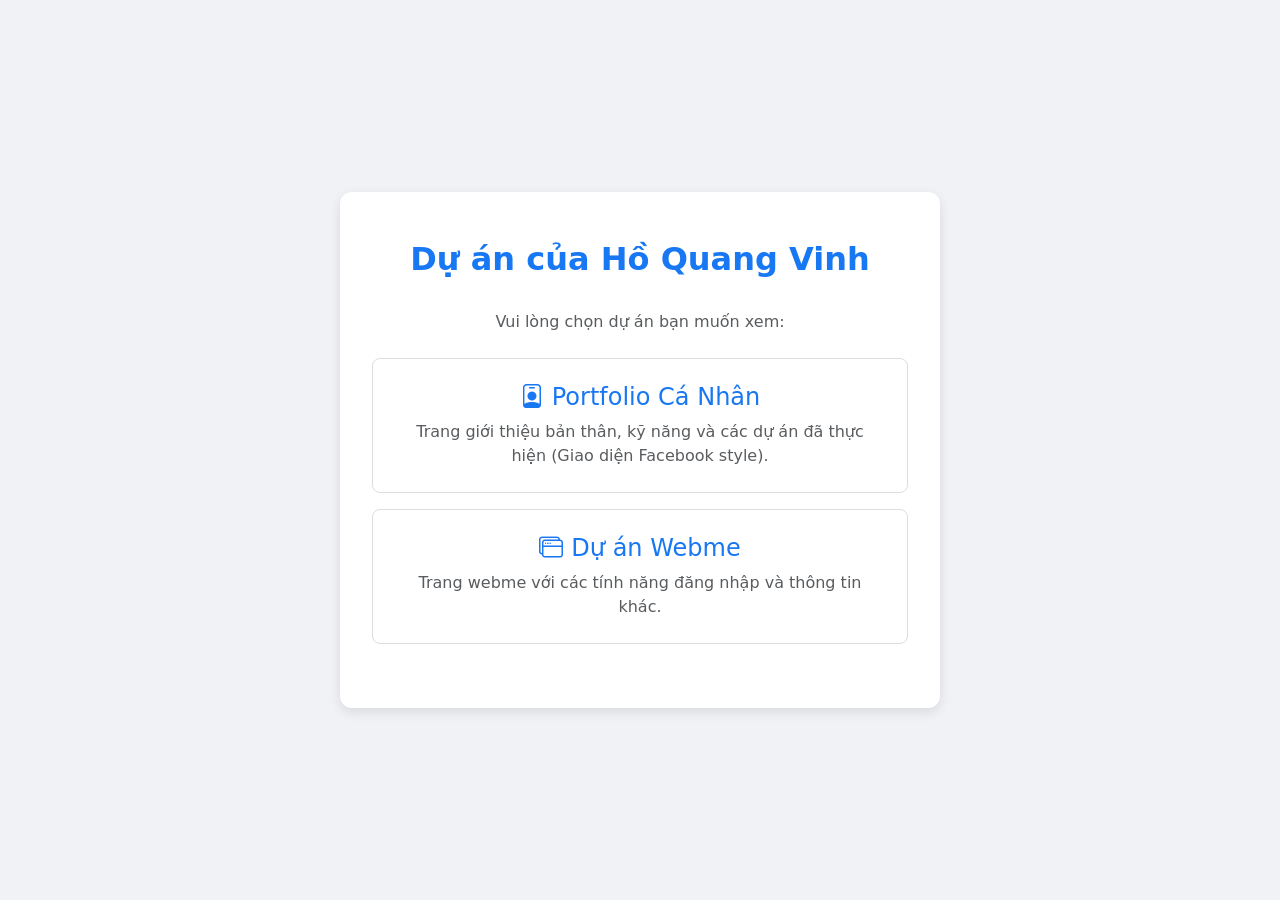
==== index.html @ b5b209b2 "Upload du an Portfolio va Webme" ====
<!DOCTYPE html>
<html lang="vi">
<head>
    <meta charset="UTF-8">
    <meta name="viewport" content="width=device-width, initial-scale=1.0">
    <title>Hồ Quang Vinh | Portal</title>
    <link href="https://cdn.jsdelivr.net/npm/bootstrap@5.3.0/dist/css/bootstrap.min.css" rel="stylesheet">
    <link href="https://cdn.jsdelivr.net/npm/bootstrap-icons@1.11.0/font/bootstrap-icons.css" rel="stylesheet">
    <style>
        body {
            background-color: #f0f2f5;
            font-family: system-ui, -apple-system, "Segoe UI", Roboto, "Helvetica Neue", Arial, sans-serif;
            height: 100vh;
            display: flex;
            align-items: center;
            justify-content: center;
        }
        .portal-card {
            background: white;
            border-radius: 12px;
            box-shadow: 0 4px 12px rgba(0,0,0,0.1);
            padding: 3rem 2rem;
            max-width: 600px;
            width: 100%;
            text-align: center;
        }
        .portal-title {
            color: #1877F2;
            font-weight: bold;
            margin-bottom: 2rem;
        }
        .project-link {
            display: block;
            padding: 1.5rem;
            margin-bottom: 1rem;
            border-radius: 8px;
            border: 1px solid #ddd;
            text-decoration: none;
            color: #333;
            transition: all 0.3s;
        }
        .project-link:hover {
            border-color: #1877F2;
            box-shadow: 0 4px 8px rgba(24, 119, 242, 0.1);
            transform: translateY(-2px);
        }
        .project-link h4 {
            color: #1877F2;
            margin-bottom: 0.5rem;
        }
    </style>
</head>
<body>

<div class="container">
    <div class="portal-card mx-auto">
        <h2 class="portal-title">Dự án của Hồ Quang Vinh</h2>
        <p class="text-muted mb-4">Vui lòng chọn dự án bạn muốn xem:</p>
        
        <a href="web_gtbt/index.html" class="project-link">
            <h4><i class="bi bi-person-badge me-2"></i>Portfolio Cá Nhân</h4>
            <p class="mb-0 text-muted">Trang giới thiệu bản thân, kỹ năng và các dự án đã thực hiện (Giao diện Facebook style).</p>
        </a>
        
        <a href="webme/web.html" class="project-link">
            <h4><i class="bi bi-window-stack me-2"></i>Dự án Webme</h4>
            <p class="mb-0 text-muted">Trang webme với các tính năng đăng nhập và thông tin khác.</p>
        </a>
    </div>
</div>

</body>
</html>
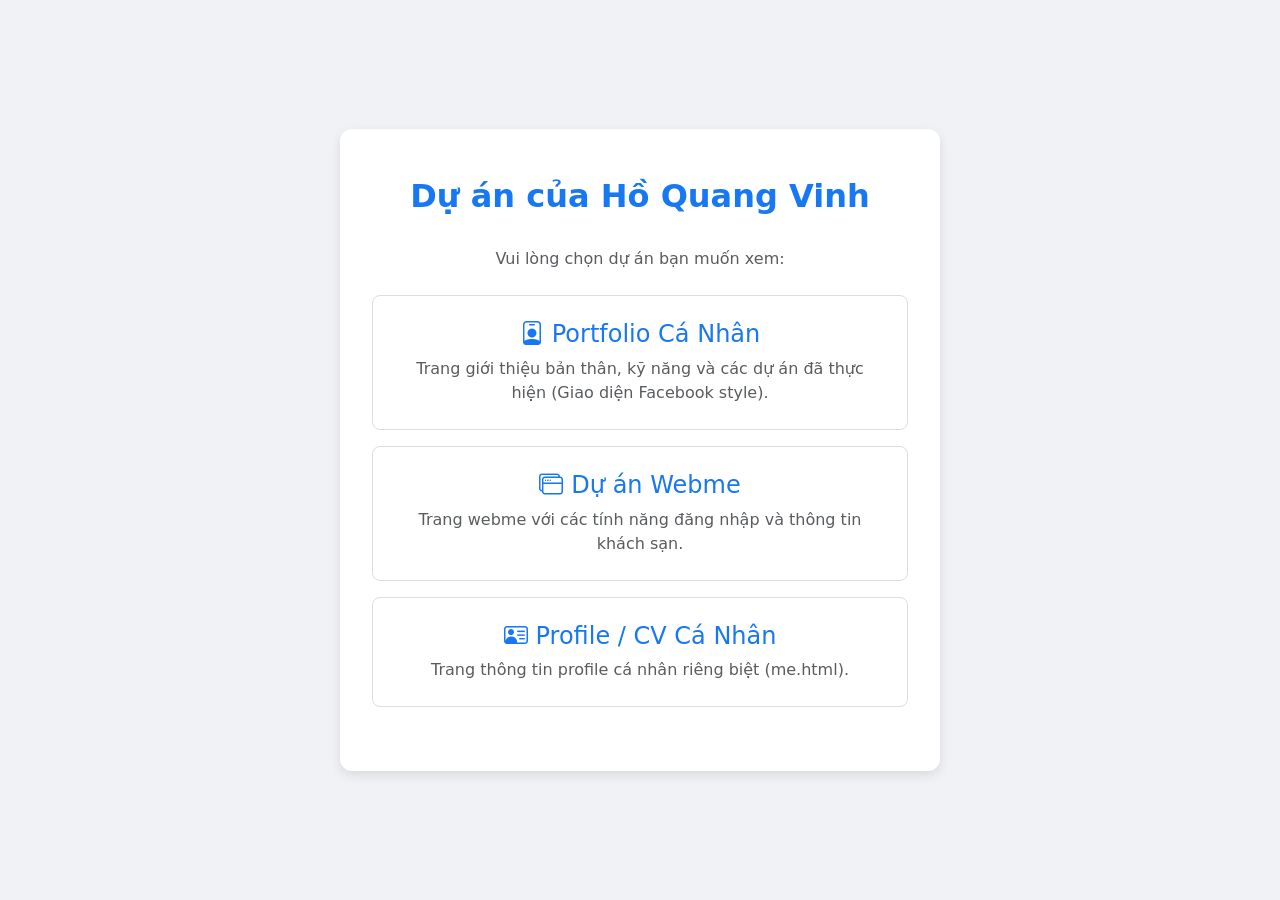
==== commit 24857606: "Upload du an Portfolio va Webme" ====
--- a/index.html
+++ b/index.html
@@ -64,7 +64,12 @@
         
         <a href="webme/web.html" class="project-link">
             <h4><i class="bi bi-window-stack me-2"></i>Dự án Webme</h4>
-            <p class="mb-0 text-muted">Trang webme với các tính năng đăng nhập và thông tin khác.</p>
+            <p class="mb-0 text-muted">Trang webme với các tính năng đăng nhập và thông tin khách sạn.</p>
+        </a>
+
+        <a href="webme/me.html" class="project-link">
+            <h4><i class="bi bi-person-vcard me-2"></i>Profile / CV Cá Nhân</h4>
+            <p class="mb-0 text-muted">Trang thông tin profile cá nhân riêng biệt (me.html).</p>
         </a>
     </div>
 </div>
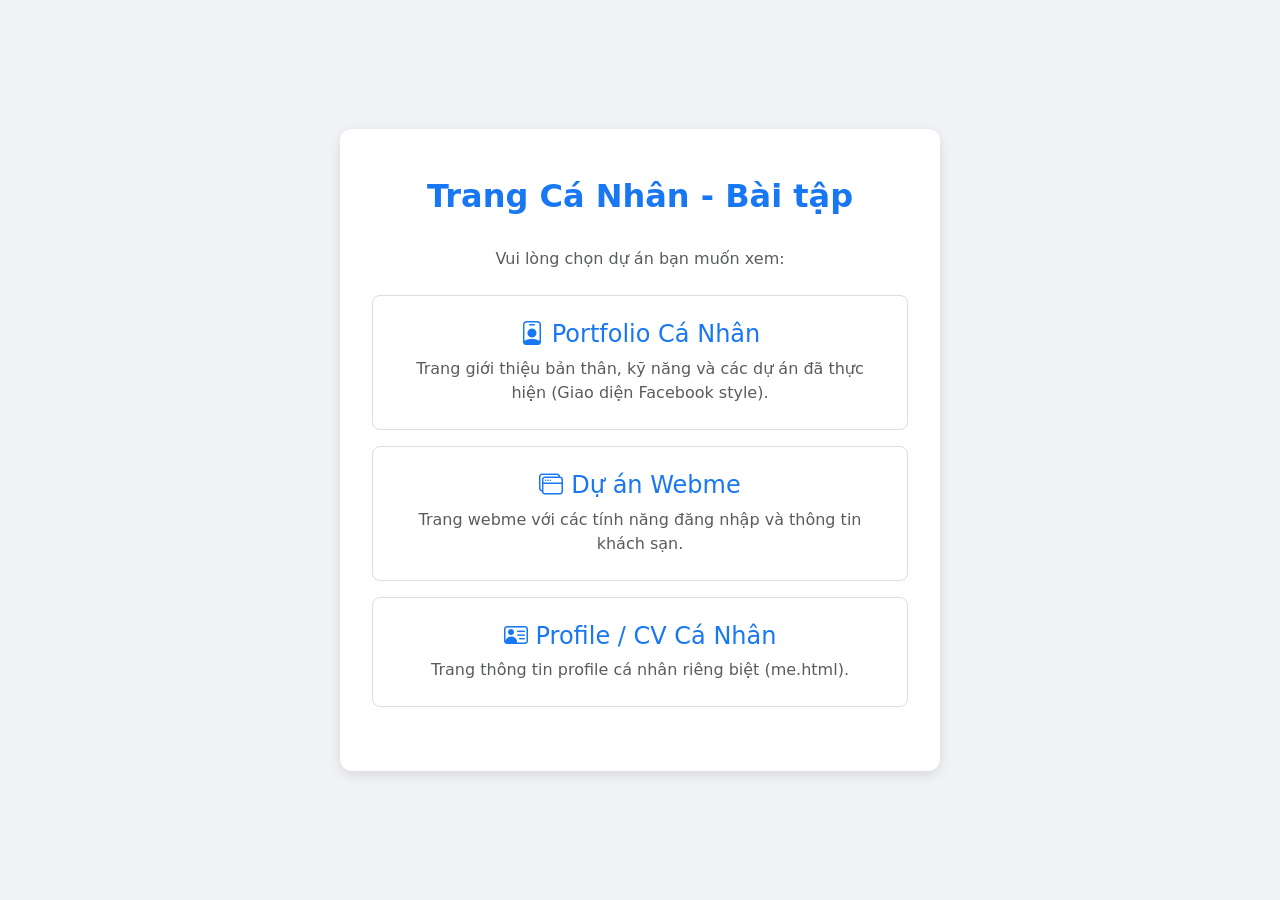
==== commit 5abc3fc2: "Upload du an Portfolio va Webme" ====
--- a/index.html
+++ b/index.html
@@ -1,5 +1,6 @@
 <!DOCTYPE html>
 <html lang="vi">
+
 <head>
     <meta charset="UTF-8">
     <meta name="viewport" content="width=device-width, initial-scale=1.0">
@@ -15,20 +16,23 @@
             align-items: center;
             justify-content: center;
         }
+
         .portal-card {
             background: white;
             border-radius: 12px;
-            box-shadow: 0 4px 12px rgba(0,0,0,0.1);
+            box-shadow: 0 4px 12px rgba(0, 0, 0, 0.1);
             padding: 3rem 2rem;
             max-width: 600px;
             width: 100%;
             text-align: center;
         }
+
         .portal-title {
             color: #1877F2;
             font-weight: bold;
             margin-bottom: 2rem;
         }
+
         .project-link {
             display: block;
             padding: 1.5rem;
@@ -39,40 +43,45 @@
             color: #333;
             transition: all 0.3s;
         }
+
         .project-link:hover {
             border-color: #1877F2;
             box-shadow: 0 4px 8px rgba(24, 119, 242, 0.1);
             transform: translateY(-2px);
         }
+
         .project-link h4 {
             color: #1877F2;
             margin-bottom: 0.5rem;
         }
     </style>
 </head>
+
 <body>
 
-<div class="container">
-    <div class="portal-card mx-auto">
-        <h2 class="portal-title">Dự án của Hồ Quang Vinh</h2>
-        <p class="text-muted mb-4">Vui lòng chọn dự án bạn muốn xem:</p>
-        
-        <a href="web_gtbt/index.html" class="project-link">
-            <h4><i class="bi bi-person-badge me-2"></i>Portfolio Cá Nhân</h4>
-            <p class="mb-0 text-muted">Trang giới thiệu bản thân, kỹ năng và các dự án đã thực hiện (Giao diện Facebook style).</p>
-        </a>
-        
-        <a href="webme/web.html" class="project-link">
-            <h4><i class="bi bi-window-stack me-2"></i>Dự án Webme</h4>
-            <p class="mb-0 text-muted">Trang webme với các tính năng đăng nhập và thông tin khách sạn.</p>
-        </a>
+    <div class="container">
+        <div class="portal-card mx-auto">
+            <h2 class="portal-title">Trang Cá Nhân - Bài tập</h2>
+            <p class="text-muted mb-4">Vui lòng chọn dự án bạn muốn xem:</p>
 
-        <a href="webme/me.html" class="project-link">
-            <h4><i class="bi bi-person-vcard me-2"></i>Profile / CV Cá Nhân</h4>
-            <p class="mb-0 text-muted">Trang thông tin profile cá nhân riêng biệt (me.html).</p>
-        </a>
+            <a href="web_gtbt/index.html" class="project-link">
+                <h4><i class="bi bi-person-badge me-2"></i>Portfolio Cá Nhân</h4>
+                <p class="mb-0 text-muted">Trang giới thiệu bản thân, kỹ năng và các dự án đã thực hiện (Giao diện
+                    Facebook style).</p>
+            </a>
+
+            <a href="webme/web.html" class="project-link">
+                <h4><i class="bi bi-window-stack me-2"></i>Dự án Webme</h4>
+                <p class="mb-0 text-muted">Trang webme với các tính năng đăng nhập và thông tin khách sạn.</p>
+            </a>
+
+            <a href="webme/me.html" class="project-link">
+                <h4><i class="bi bi-person-vcard me-2"></i>Profile / CV Cá Nhân</h4>
+                <p class="mb-0 text-muted">Trang thông tin profile cá nhân riêng biệt (me.html).</p>
+            </a>
+        </div>
     </div>
-</div>
 
 </body>
+
 </html>
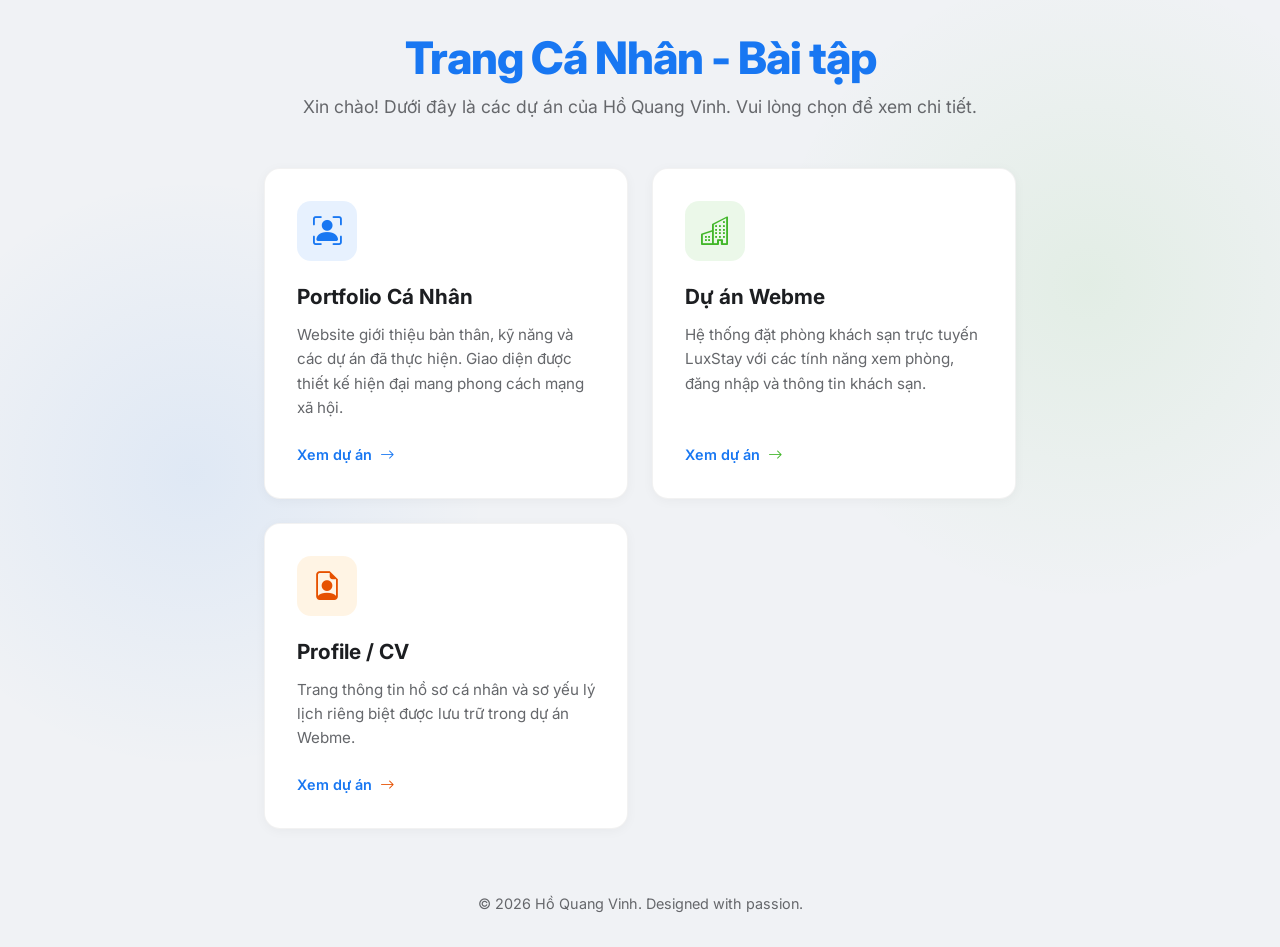
==== commit d26f4ee4: "Upload du an Portfolio va Webme" ====
--- a/index.html
+++ b/index.html
@@ -7,79 +7,223 @@
     <title>Hồ Quang Vinh | Portal</title>
     <link href="https://cdn.jsdelivr.net/npm/bootstrap@5.3.0/dist/css/bootstrap.min.css" rel="stylesheet">
     <link href="https://cdn.jsdelivr.net/npm/bootstrap-icons@1.11.0/font/bootstrap-icons.css" rel="stylesheet">
+    <link href="https://fonts.googleapis.com/css2?family=Inter:wght@400;500;600;700;800&display=swap" rel="stylesheet">
     <style>
+        :root {
+            --primary: #1877F2;
+            --primary-dark: #1264D4;
+            --secondary: #42B72A;
+            --text-dark: #1c1e21;
+            --text-muted: #65676B;
+            --bg-color: #F0F2F5;
+        }
+
         body {
-            background-color: #f0f2f5;
-            font-family: system-ui, -apple-system, "Segoe UI", Roboto, "Helvetica Neue", Arial, sans-serif;
-            height: 100vh;
+            background-color: var(--bg-color);
+            font-family: 'Inter', sans-serif;
+            min-height: 100vh;
             display: flex;
             align-items: center;
             justify-content: center;
-        }
-
-        .portal-card {
-            background: white;
-            border-radius: 12px;
-            box-shadow: 0 4px 12px rgba(0, 0, 0, 0.1);
-            padding: 3rem 2rem;
-            max-width: 600px;
+            padding: 2rem 0;
+            background-image: 
+                radial-gradient(circle at 15% 50%, rgba(24, 119, 242, 0.08), transparent 25%),
+                radial-gradient(circle at 85% 30%, rgba(66, 183, 42, 0.08), transparent 25%);
+        }
+
+        .portal-wrapper {
+            max-width: 800px;
             width: 100%;
+            padding: 0 1.5rem;
+        }
+
+        .portal-header {
             text-align: center;
-        }
-
-        .portal-title {
-            color: #1877F2;
-            font-weight: bold;
-            margin-bottom: 2rem;
-        }
-
-        .project-link {
-            display: block;
-            padding: 1.5rem;
-            margin-bottom: 1rem;
-            border-radius: 8px;
-            border: 1px solid #ddd;
+            margin-bottom: 3rem;
+        }
+
+        .portal-header h1 {
+            color: var(--primary);
+            font-weight: 800;
+            font-size: 2.8rem;
+            letter-spacing: -1px;
+            margin-bottom: 0.5rem;
+        }
+
+        .portal-header p {
+            color: var(--text-muted);
+            font-size: 1.1rem;
+        }
+
+        .project-grid {
+            display: grid;
+            grid-template-columns: repeat(auto-fit, minmax(300px, 1fr));
+            gap: 1.5rem;
+        }
+
+        .project-card {
+            background: #ffffff;
+            border-radius: 16px;
+            padding: 2rem;
             text-decoration: none;
-            color: #333;
-            transition: all 0.3s;
-        }
-
-        .project-link:hover {
-            border-color: #1877F2;
-            box-shadow: 0 4px 8px rgba(24, 119, 242, 0.1);
-            transform: translateY(-2px);
-        }
-
-        .project-link h4 {
-            color: #1877F2;
-            margin-bottom: 0.5rem;
+            color: var(--text-dark);
+            border: 1px solid rgba(0,0,0,0.05);
+            box-shadow: 0 2px 12px rgba(0,0,0,0.04);
+            transition: all 0.3s cubic-bezier(0.4, 0, 0.2, 1);
+            position: relative;
+            overflow: hidden;
+            display: flex;
+            flex-direction: column;
+            height: 100%;
+        }
+
+        .project-card::before {
+            content: '';
+            position: absolute;
+            top: 0;
+            left: 0;
+            width: 100%;
+            height: 4px;
+            background: var(--primary);
+            transform: scaleX(0);
+            transform-origin: left;
+            transition: transform 0.3s ease;
+        }
+
+        .project-card:hover {
+            transform: translateY(-5px);
+            box-shadow: 0 12px 30px rgba(0,0,0,0.08);
+            border-color: transparent;
+        }
+
+        .project-card:hover::before {
+            transform: scaleX(1);
+        }
+
+        .icon-wrapper {
+            width: 60px;
+            height: 60px;
+            border-radius: 14px;
+            display: flex;
+            align-items: center;
+            justify-content: center;
+            font-size: 1.8rem;
+            margin-bottom: 1.5rem;
+            transition: all 0.3s ease;
+        }
+
+        .card-1 .icon-wrapper {
+            background: rgba(24, 119, 242, 0.1);
+            color: var(--primary);
+        }
+
+        .card-2 .icon-wrapper {
+            background: rgba(66, 183, 42, 0.1);
+            color: var(--secondary);
+        }
+
+        .card-3 .icon-wrapper {
+            background: rgba(255, 183, 77, 0.15);
+            color: #E65100;
+        }
+
+        .project-card:hover .icon-wrapper {
+            transform: scale(1.1);
+        }
+
+        .project-card h3 {
+            font-weight: 700;
+            font-size: 1.3rem;
+            margin-bottom: 0.8rem;
+        }
+
+        .project-card p {
+            color: var(--text-muted);
+            font-size: 0.95rem;
+            line-height: 1.6;
+            margin-bottom: 1.5rem;
+            flex-grow: 1;
+        }
+
+        .view-btn {
+            display: inline-flex;
+            align-items: center;
+            font-weight: 600;
+            font-size: 0.9rem;
+            color: var(--primary);
+        }
+
+        .view-btn i {
+            margin-left: 0.5rem;
+            transition: transform 0.3s ease;
+        }
+
+        .project-card:hover .view-btn i {
+            transform: translateX(5px);
+        }
+
+        .footer-note {
+            text-align: center;
+            margin-top: 4rem;
+            color: var(--text-muted);
+            font-size: 0.9rem;
+        }
+
+        @media (max-width: 768px) {
+            .portal-header h1 { font-size: 2.2rem; }
         }
     </style>
 </head>
 
 <body>
 
-    <div class="container">
-        <div class="portal-card mx-auto">
-            <h2 class="portal-title">Trang Cá Nhân - Bài tập</h2>
-            <p class="text-muted mb-4">Vui lòng chọn dự án bạn muốn xem:</p>
-
-            <a href="web_gtbt/index.html" class="project-link">
-                <h4><i class="bi bi-person-badge me-2"></i>Portfolio Cá Nhân</h4>
-                <p class="mb-0 text-muted">Trang giới thiệu bản thân, kỹ năng và các dự án đã thực hiện (Giao diện
-                    Facebook style).</p>
+    <div class="portal-wrapper">
+        <div class="portal-header">
+            <h1>Trang Cá Nhân - Bài tập</h1>
+            <p>Xin chào! Dưới đây là các dự án của Hồ Quang Vinh. Vui lòng chọn để xem chi tiết.</p>
+        </div>
+
+        <div class="project-grid">
+            <!-- Project 1 -->
+            <a href="web_gtbt/index.html" class="project-card card-1">
+                <div class="icon-wrapper">
+                    <i class="bi bi-person-bounding-box"></i>
+                </div>
+                <h3>Portfolio Cá Nhân</h3>
+                <p>Website giới thiệu bản thân, kỹ năng và các dự án đã thực hiện. Giao diện được thiết kế hiện đại mang phong cách mạng xã hội.</p>
+                <div class="view-btn">
+                    Xem dự án <i class="bi bi-arrow-right"></i>
+                </div>
             </a>
 
-            <a href="webme/web.html" class="project-link">
-                <h4><i class="bi bi-window-stack me-2"></i>Dự án Webme</h4>
-                <p class="mb-0 text-muted">Trang webme với các tính năng đăng nhập và thông tin khách sạn.</p>
+            <!-- Project 2 -->
+            <a href="webme/web.html" class="project-card card-2">
+                <div class="icon-wrapper">
+                    <i class="bi bi-buildings"></i>
+                </div>
+                <h3>Dự án Webme</h3>
+                <p>Hệ thống đặt phòng khách sạn trực tuyến LuxStay với các tính năng xem phòng, đăng nhập và thông tin khách sạn.</p>
+                <div class="view-btn">
+                    Xem dự án <i class="bi bi-arrow-right" style="color: var(--secondary)"></i>
+                </div>
             </a>
 
-            <a href="webme/me.html" class="project-link">
-                <h4><i class="bi bi-person-vcard me-2"></i>Profile / CV Cá Nhân</h4>
-                <p class="mb-0 text-muted">Trang thông tin profile cá nhân riêng biệt (me.html).</p>
+            <!-- Project 3 -->
+            <a href="webme/me.html" class="project-card card-3">
+                <div class="icon-wrapper">
+                    <i class="bi bi-file-earmark-person"></i>
+                </div>
+                <h3>Profile / CV</h3>
+                <p>Trang thông tin hồ sơ cá nhân và sơ yếu lý lịch riêng biệt được lưu trữ trong dự án Webme.</p>
+                <div class="view-btn">
+                    Xem dự án <i class="bi bi-arrow-right" style="color: #E65100"></i>
+                </div>
             </a>
         </div>
+
+        <div class="footer-note">
+            &copy; 2026 Hồ Quang Vinh. Designed with passion.
+        </div>
     </div>
 
 </body>
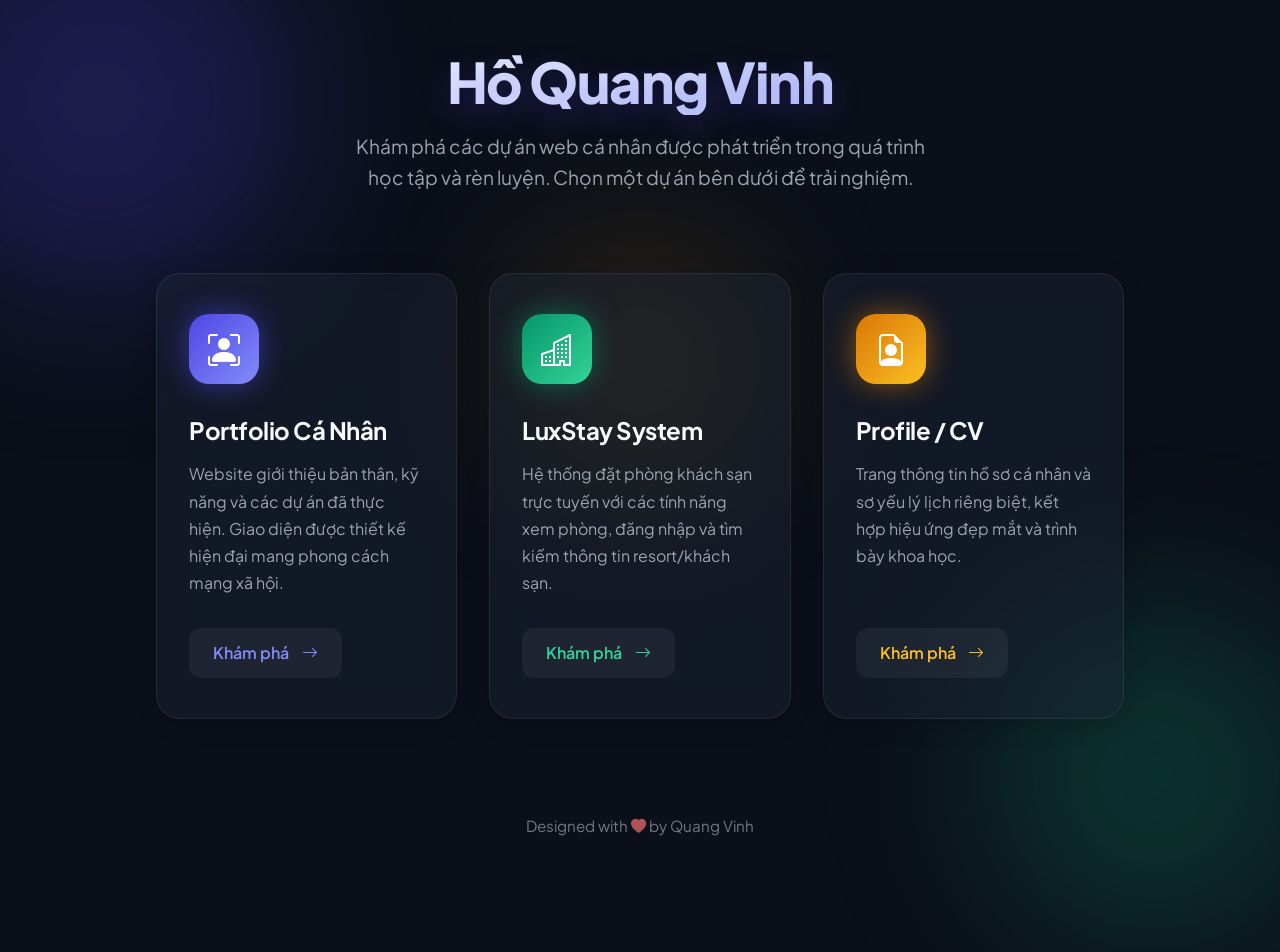
==== commit c8ccb953: "UI: Cải tiến giao diện Portal sang Dark Glassmorphism cực đẹp" ====
--- a/index.html
+++ b/index.html
@@ -1,80 +1,135 @@
-<!DOCTYPE html>
+﻿<!DOCTYPE html>
 <html lang="vi">
-
 <head>
     <meta charset="UTF-8">
     <meta name="viewport" content="width=device-width, initial-scale=1.0">
     <title>Hồ Quang Vinh | Portal</title>
     <link href="https://cdn.jsdelivr.net/npm/bootstrap@5.3.0/dist/css/bootstrap.min.css" rel="stylesheet">
     <link href="https://cdn.jsdelivr.net/npm/bootstrap-icons@1.11.0/font/bootstrap-icons.css" rel="stylesheet">
-    <link href="https://fonts.googleapis.com/css2?family=Inter:wght@400;500;600;700;800&display=swap" rel="stylesheet">
+    <link href="https://fonts.googleapis.com/css2?family=Plus+Jakarta+Sans:wght@400;500;600;700;800&display=swap" rel="stylesheet">
     <style>
         :root {
-            --primary: #1877F2;
-            --primary-dark: #1264D4;
-            --secondary: #42B72A;
-            --text-dark: #1c1e21;
-            --text-muted: #65676B;
-            --bg-color: #F0F2F5;
+            --primary: #4F46E5;
+            --primary-light: #818CF8;
+            --secondary: #10B981;
+            --accent: #F59E0B;
+            --text-main: #F9FAFB;
+            --text-muted: #9CA3AF;
+            --bg-color: #0B0F19;
+            --card-bg: rgba(30, 41, 59, 0.4);
+            --card-border: rgba(255, 255, 255, 0.08);
+        }
+
+        * {
+            margin: 0;
+            padding: 0;
+            box-sizing: border-box;
+            font-family: 'Plus Jakarta Sans', sans-serif;
         }
 
         body {
             background-color: var(--bg-color);
-            font-family: 'Inter', sans-serif;
+            color: var(--text-main);
             min-height: 100vh;
             display: flex;
             align-items: center;
             justify-content: center;
-            padding: 2rem 0;
-            background-image: 
-                radial-gradient(circle at 15% 50%, rgba(24, 119, 242, 0.08), transparent 25%),
-                radial-gradient(circle at 85% 30%, rgba(66, 183, 42, 0.08), transparent 25%);
+            padding: 3rem 1rem;
+            position: relative;
+            overflow-x: hidden;
+        }
+
+        /* Animated Background Orbs */
+        .bg-orb {
+            position: absolute;
+            border-radius: 50%;
+            filter: blur(80px);
+            z-index: -1;
+            animation: float 10s infinite alternate;
+        }
+        .orb-1 {
+            width: 400px;
+            height: 400px;
+            background: rgba(79, 70, 229, 0.25);
+            top: -100px;
+            left: -100px;
+        }
+        .orb-2 {
+            width: 350px;
+            height: 350px;
+            background: rgba(16, 185, 129, 0.2);
+            bottom: -50px;
+            right: -50px;
+            animation-delay: -5s;
+        }
+        .orb-3 {
+            width: 250px;
+            height: 250px;
+            background: rgba(245, 158, 11, 0.15);
+            top: 40%;
+            left: 50%;
+            transform: translate(-50%, -50%);
+            animation-duration: 15s;
+        }
+
+        @keyframes float {
+            0% { transform: translateY(0) scale(1); }
+            100% { transform: translateY(30px) scale(1.1); }
         }
 
         .portal-wrapper {
-            max-width: 800px;
+            max-width: 1000px;
             width: 100%;
-            padding: 0 1.5rem;
+            z-index: 10;
         }
 
         .portal-header {
             text-align: center;
-            margin-bottom: 3rem;
+            margin-bottom: 4rem;
         }
 
         .portal-header h1 {
-            color: var(--primary);
             font-weight: 800;
-            font-size: 2.8rem;
-            letter-spacing: -1px;
-            margin-bottom: 0.5rem;
+            font-size: 3.5rem;
+            letter-spacing: -1.5px;
+            margin-bottom: 1rem;
+            background: linear-gradient(135deg, #fff 0%, #a5b4fc 100%);
+            -webkit-background-clip: text;
+            -webkit-text-fill-color: transparent;
+            text-shadow: 0 10px 30px rgba(79, 70, 229, 0.3);
         }
 
         .portal-header p {
             color: var(--text-muted);
-            font-size: 1.1rem;
+            font-size: 1.2rem;
+            max-width: 600px;
+            margin: 0 auto;
+            line-height: 1.6;
         }
 
         .project-grid {
             display: grid;
             grid-template-columns: repeat(auto-fit, minmax(300px, 1fr));
-            gap: 1.5rem;
+            gap: 2rem;
+            padding: 1rem;
         }
 
         .project-card {
-            background: #ffffff;
-            border-radius: 16px;
-            padding: 2rem;
+            background: var(--card-bg);
+            backdrop-filter: blur(12px);
+            -webkit-backdrop-filter: blur(12px);
+            border: 1px solid var(--card-border);
+            border-radius: 24px;
+            padding: 2.5rem 2rem;
             text-decoration: none;
-            color: var(--text-dark);
-            border: 1px solid rgba(0,0,0,0.05);
-            box-shadow: 0 2px 12px rgba(0,0,0,0.04);
-            transition: all 0.3s cubic-bezier(0.4, 0, 0.2, 1);
+            color: var(--text-main);
+            transition: all 0.4s cubic-bezier(0.175, 0.885, 0.32, 1.275);
             position: relative;
             overflow: hidden;
             display: flex;
             flex-direction: column;
             height: 100%;
+            box-shadow: 0 4px 24px -1px rgba(0, 0, 0, 0.2);
         }
 
         .project-card::before {
@@ -83,104 +138,157 @@
             top: 0;
             left: 0;
             width: 100%;
-            height: 4px;
-            background: var(--primary);
-            transform: scaleX(0);
-            transform-origin: left;
-            transition: transform 0.3s ease;
+            height: 100%;
+            background: linear-gradient(180deg, rgba(255,255,255,0.05) 0%, rgba(255,255,255,0) 100%);
+            opacity: 0;
+            transition: opacity 0.4s ease;
         }
 
         .project-card:hover {
-            transform: translateY(-5px);
-            box-shadow: 0 12px 30px rgba(0,0,0,0.08);
-            border-color: transparent;
+            transform: translateY(-12px);
+            box-shadow: 0 20px 40px -5px rgba(0, 0, 0, 0.4);
+            border-color: rgba(255, 255, 255, 0.2);
         }
 
         .project-card:hover::before {
-            transform: scaleX(1);
+            opacity: 1;
         }
 
         .icon-wrapper {
-            width: 60px;
-            height: 60px;
-            border-radius: 14px;
+            width: 70px;
+            height: 70px;
+            border-radius: 20px;
             display: flex;
             align-items: center;
             justify-content: center;
-            font-size: 1.8rem;
-            margin-bottom: 1.5rem;
-            transition: all 0.3s ease;
+            font-size: 2rem;
+            margin-bottom: 2rem;
+            transition: all 0.5s ease;
+            position: relative;
+        }
+        
+        .icon-wrapper::after {
+            content: '';
+            position: absolute;
+            width: 100%;
+            height: 100%;
+            border-radius: inherit;
+            filter: blur(15px);
+            z-index: -1;
+            opacity: 0.6;
+            transition: opacity 0.3s ease;
         }
 
         .card-1 .icon-wrapper {
-            background: rgba(24, 119, 242, 0.1);
-            color: var(--primary);
-        }
+            background: linear-gradient(135deg, #4F46E5 0%, #818CF8 100%);
+            color: #fff;
+        }
+        .card-1 .icon-wrapper::after { background: #4F46E5; }
 
         .card-2 .icon-wrapper {
-            background: rgba(66, 183, 42, 0.1);
-            color: var(--secondary);
-        }
+            background: linear-gradient(135deg, #059669 0%, #34D399 100%);
+            color: #fff;
+        }
+        .card-2 .icon-wrapper::after { background: #059669; }
 
         .card-3 .icon-wrapper {
-            background: rgba(255, 183, 77, 0.15);
-            color: #E65100;
-        }
+            background: linear-gradient(135deg, #D97706 0%, #FBBF24 100%);
+            color: #fff;
+        }
+        .card-3 .icon-wrapper::after { background: #D97706; }
 
         .project-card:hover .icon-wrapper {
-            transform: scale(1.1);
+            transform: scale(1.1) rotate(5deg);
+        }
+        .project-card:hover .icon-wrapper::after {
+            opacity: 1;
         }
 
         .project-card h3 {
             font-weight: 700;
-            font-size: 1.3rem;
-            margin-bottom: 0.8rem;
+            font-size: 1.5rem;
+            margin-bottom: 1rem;
+            letter-spacing: -0.5px;
         }
 
         .project-card p {
             color: var(--text-muted);
-            font-size: 0.95rem;
-            line-height: 1.6;
-            margin-bottom: 1.5rem;
+            font-size: 1rem;
+            line-height: 1.7;
+            margin-bottom: 2rem;
             flex-grow: 1;
+            transition: color 0.3s ease;
+        }
+
+        .project-card:hover p {
+            color: #D1D5DB;
         }
 
         .view-btn {
             display: inline-flex;
             align-items: center;
             font-weight: 600;
-            font-size: 0.9rem;
-            color: var(--primary);
+            font-size: 1rem;
+            padding: 0.8rem 1.5rem;
+            border-radius: 12px;
+            background: rgba(255,255,255,0.05);
+            transition: all 0.3s ease;
+            width: fit-content;
         }
 
         .view-btn i {
-            margin-left: 0.5rem;
+            margin-left: 0.8rem;
             transition: transform 0.3s ease;
         }
 
+        .card-1 .view-btn { color: var(--primary-light); }
+        .card-2 .view-btn { color: #34D399; }
+        .card-3 .view-btn { color: #FBBF24; }
+
+        .project-card:hover .view-btn {
+            background: rgba(255,255,255,0.1);
+        }
+
         .project-card:hover .view-btn i {
-            transform: translateX(5px);
+            transform: translateX(8px);
         }
 
         .footer-note {
             text-align: center;
-            margin-top: 4rem;
+            margin-top: 5rem;
             color: var(--text-muted);
-            font-size: 0.9rem;
+            font-size: 0.95rem;
+            opacity: 0.7;
+        }
+        
+        .footer-note i {
+            color: #F87171;
+            animation: pulse 2s infinite;
+        }
+
+        @keyframes pulse {
+            0% { transform: scale(1); }
+            50% { transform: scale(1.2); }
+            100% { transform: scale(1); }
         }
 
         @media (max-width: 768px) {
-            .portal-header h1 { font-size: 2.2rem; }
+            .portal-header h1 { font-size: 2.5rem; }
+            .project-card { padding: 2rem 1.5rem; }
         }
     </style>
 </head>
-
 <body>
+
+    <!-- Background Effects -->
+    <div class="bg-orb orb-1"></div>
+    <div class="bg-orb orb-2"></div>
+    <div class="bg-orb orb-3"></div>
 
     <div class="portal-wrapper">
         <div class="portal-header">
-            <h1>Trang Cá Nhân - Bài tập</h1>
-            <p>Xin chào! Dưới đây là các dự án của Hồ Quang Vinh. Vui lòng chọn để xem chi tiết.</p>
+            <h1>Hồ Quang Vinh</h1>
+            <p>Khám phá các dự án web cá nhân được phát triển trong quá trình học tập và rèn luyện. Chọn một dự án bên dưới để trải nghiệm.</p>
         </div>
 
         <div class="project-grid">
@@ -192,40 +300,39 @@
                 <h3>Portfolio Cá Nhân</h3>
                 <p>Website giới thiệu bản thân, kỹ năng và các dự án đã thực hiện. Giao diện được thiết kế hiện đại mang phong cách mạng xã hội.</p>
                 <div class="view-btn">
-                    Xem dự án <i class="bi bi-arrow-right"></i>
+                    Khám phá <i class="bi bi-arrow-right"></i>
                 </div>
             </a>
 
             <!-- Project 2 -->
-            <a href="webme/web.html" class="project-card card-2">
+            <a href="Webme/web.html" class="project-card card-2">
                 <div class="icon-wrapper">
                     <i class="bi bi-buildings"></i>
                 </div>
-                <h3>Dự án Webme</h3>
-                <p>Hệ thống đặt phòng khách sạn trực tuyến LuxStay với các tính năng xem phòng, đăng nhập và thông tin khách sạn.</p>
+                <h3>LuxStay System</h3>
+                <p>Hệ thống đặt phòng khách sạn trực tuyến với các tính năng xem phòng, đăng nhập và tìm kiếm thông tin resort/khách sạn.</p>
                 <div class="view-btn">
-                    Xem dự án <i class="bi bi-arrow-right" style="color: var(--secondary)"></i>
+                    Khám phá <i class="bi bi-arrow-right"></i>
                 </div>
             </a>
 
             <!-- Project 3 -->
-            <a href="webme/me.html" class="project-card card-3">
+            <a href="Webme/me.html" class="project-card card-3">
                 <div class="icon-wrapper">
                     <i class="bi bi-file-earmark-person"></i>
                 </div>
                 <h3>Profile / CV</h3>
-                <p>Trang thông tin hồ sơ cá nhân và sơ yếu lý lịch riêng biệt được lưu trữ trong dự án Webme.</p>
+                <p>Trang thông tin hồ sơ cá nhân và sơ yếu lý lịch riêng biệt, kết hợp hiệu ứng đẹp mắt và trình bày khoa học.</p>
                 <div class="view-btn">
-                    Xem dự án <i class="bi bi-arrow-right" style="color: #E65100"></i>
+                    Khám phá <i class="bi bi-arrow-right"></i>
                 </div>
             </a>
         </div>
 
         <div class="footer-note">
-            &copy; 2026 Hồ Quang Vinh. Designed with passion.
+            <p>Designed with <i class="bi bi-heart-fill"></i> by Quang Vinh</p>
         </div>
     </div>
 
 </body>
-
-</html>+</html>
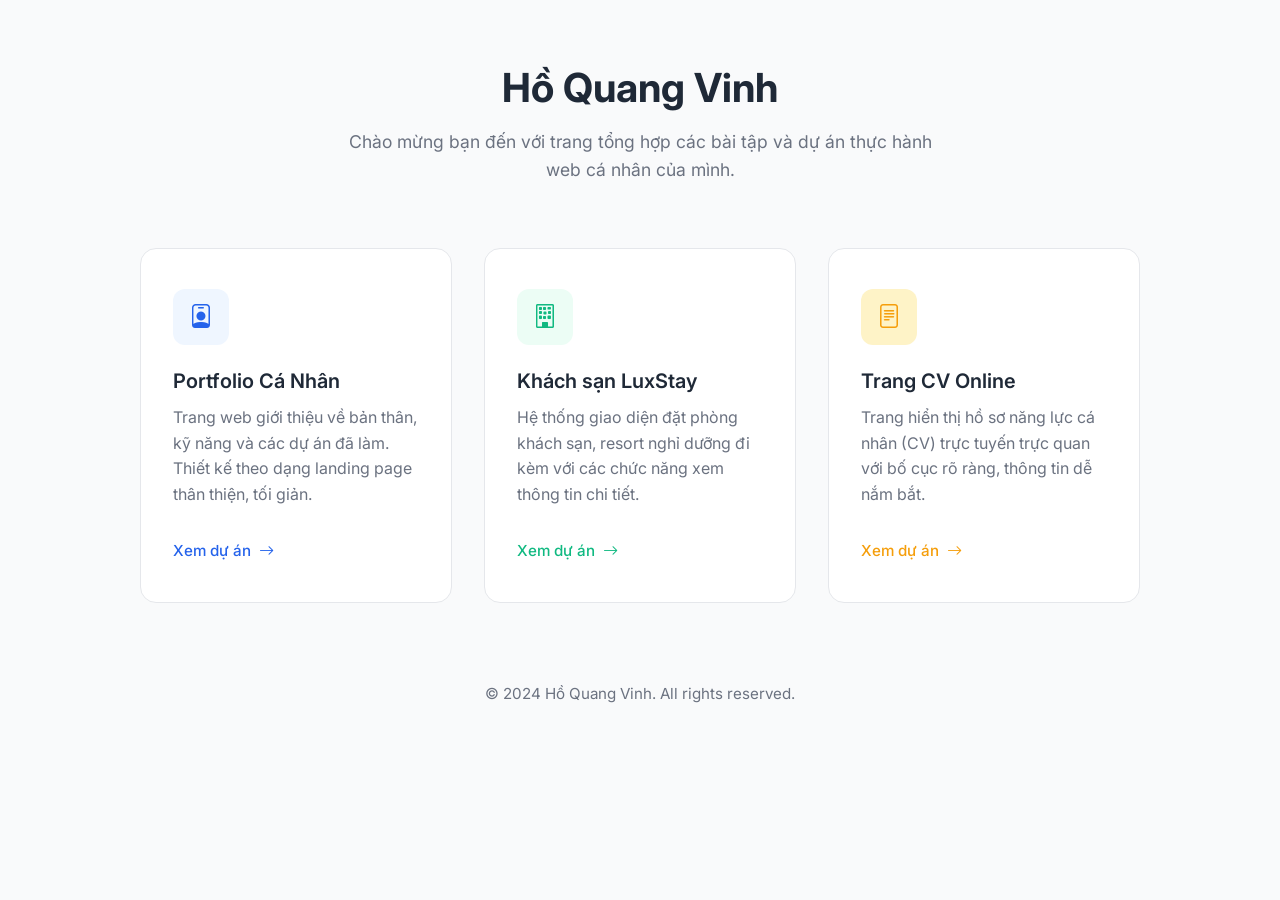
==== commit 7c72ee5f: "UI: Revert to clean, minimalist, human-friendly portfolio design" ====
--- a/index.html
+++ b/index.html
@@ -3,336 +3,174 @@
 <head>
     <meta charset="UTF-8">
     <meta name="viewport" content="width=device-width, initial-scale=1.0">
-    <title>Hồ Quang Vinh | Portal</title>
+    <title>Hồ Quang Vinh | Personal Portal</title>
     <link href="https://cdn.jsdelivr.net/npm/bootstrap@5.3.0/dist/css/bootstrap.min.css" rel="stylesheet">
     <link href="https://cdn.jsdelivr.net/npm/bootstrap-icons@1.11.0/font/bootstrap-icons.css" rel="stylesheet">
-    <link href="https://fonts.googleapis.com/css2?family=Plus+Jakarta+Sans:wght@400;500;600;700;800&display=swap" rel="stylesheet">
+    <link href="https://fonts.googleapis.com/css2?family=Inter:wght@400;500;600;700&display=swap" rel="stylesheet">
     <style>
         :root {
-            --primary: #4F46E5;
-            --primary-light: #818CF8;
-            --secondary: #10B981;
-            --accent: #F59E0B;
-            --text-main: #F9FAFB;
-            --text-muted: #9CA3AF;
-            --bg-color: #0B0F19;
-            --card-bg: rgba(30, 41, 59, 0.4);
-            --card-border: rgba(255, 255, 255, 0.08);
-        }
-
-        * {
-            margin: 0;
-            padding: 0;
-            box-sizing: border-box;
-            font-family: 'Plus Jakarta Sans', sans-serif;
+            --primary: #2563EB;
+            --text-main: #1F2937;
+            --text-muted: #6B7280;
+            --bg-color: #F9FAFB;
+            --card-bg: #FFFFFF;
         }
 
         body {
             background-color: var(--bg-color);
             color: var(--text-main);
+            font-family: 'Inter', sans-serif;
             min-height: 100vh;
             display: flex;
+            flex-direction: column;
             align-items: center;
-            justify-content: center;
-            padding: 3rem 1rem;
-            position: relative;
-            overflow-x: hidden;
+            padding: 4rem 1rem;
         }
 
-        /* Animated Background Orbs */
-        .bg-orb {
-            position: absolute;
-            border-radius: 50%;
-            filter: blur(80px);
-            z-index: -1;
-            animation: float 10s infinite alternate;
-        }
-        .orb-1 {
-            width: 400px;
-            height: 400px;
-            background: rgba(79, 70, 229, 0.25);
-            top: -100px;
-            left: -100px;
-        }
-        .orb-2 {
-            width: 350px;
-            height: 350px;
-            background: rgba(16, 185, 129, 0.2);
-            bottom: -50px;
-            right: -50px;
-            animation-delay: -5s;
-        }
-        .orb-3 {
-            width: 250px;
-            height: 250px;
-            background: rgba(245, 158, 11, 0.15);
-            top: 40%;
-            left: 50%;
-            transform: translate(-50%, -50%);
-            animation-duration: 15s;
+        .container-custom {
+            max-width: 1000px;
+            width: 100%;
         }
 
-        @keyframes float {
-            0% { transform: translateY(0) scale(1); }
-            100% { transform: translateY(30px) scale(1.1); }
-        }
-
-        .portal-wrapper {
-            max-width: 1000px;
-            width: 100%;
-            z-index: 10;
-        }
-
-        .portal-header {
+        .header {
             text-align: center;
             margin-bottom: 4rem;
         }
 
-        .portal-header h1 {
-            font-weight: 800;
-            font-size: 3.5rem;
-            letter-spacing: -1.5px;
+        .header h1 {
+            font-weight: 700;
+            font-size: 2.5rem;
+            color: var(--text-main);
             margin-bottom: 1rem;
-            background: linear-gradient(135deg, #fff 0%, #a5b4fc 100%);
-            -webkit-background-clip: text;
-            -webkit-text-fill-color: transparent;
-            text-shadow: 0 10px 30px rgba(79, 70, 229, 0.3);
         }
 
-        .portal-header p {
+        .header p {
             color: var(--text-muted);
-            font-size: 1.2rem;
+            font-size: 1.1rem;
             max-width: 600px;
             margin: 0 auto;
             line-height: 1.6;
         }
 
-        .project-grid {
+        .grid {
             display: grid;
             grid-template-columns: repeat(auto-fit, minmax(300px, 1fr));
             gap: 2rem;
-            padding: 1rem;
         }
 
-        .project-card {
-            background: var(--card-bg);
-            backdrop-filter: blur(12px);
-            -webkit-backdrop-filter: blur(12px);
-            border: 1px solid var(--card-border);
-            border-radius: 24px;
+        .card-project {
+            background-color: var(--card-bg);
+            border-radius: 16px;
             padding: 2.5rem 2rem;
             text-decoration: none;
             color: var(--text-main);
-            transition: all 0.4s cubic-bezier(0.175, 0.885, 0.32, 1.275);
-            position: relative;
-            overflow: hidden;
+            border: 1px solid #E5E7EB;
+            transition: transform 0.2s ease, box-shadow 0.2s ease;
             display: flex;
             flex-direction: column;
             height: 100%;
-            box-shadow: 0 4px 24px -1px rgba(0, 0, 0, 0.2);
         }
 
-        .project-card::before {
-            content: '';
-            position: absolute;
-            top: 0;
-            left: 0;
-            width: 100%;
-            height: 100%;
-            background: linear-gradient(180deg, rgba(255,255,255,0.05) 0%, rgba(255,255,255,0) 100%);
-            opacity: 0;
-            transition: opacity 0.4s ease;
+        .card-project:hover {
+            transform: translateY(-5px);
+            box-shadow: 0 12px 25px -5px rgba(0, 0, 0, 0.05);
+            border-color: #D1D5DB;
         }
 
-        .project-card:hover {
-            transform: translateY(-12px);
-            box-shadow: 0 20px 40px -5px rgba(0, 0, 0, 0.4);
-            border-color: rgba(255, 255, 255, 0.2);
-        }
-
-        .project-card:hover::before {
-            opacity: 1;
-        }
-
-        .icon-wrapper {
-            width: 70px;
-            height: 70px;
-            border-radius: 20px;
+        .icon-box {
+            width: 56px;
+            height: 56px;
+            border-radius: 12px;
             display: flex;
             align-items: center;
             justify-content: center;
-            font-size: 2rem;
+            font-size: 1.5rem;
+            margin-bottom: 1.5rem;
+            background-color: #EFF6FF;
+            color: var(--primary);
+        }
+
+        .card-project h3 {
+            font-weight: 600;
+            font-size: 1.25rem;
+            margin-bottom: 0.75rem;
+        }
+
+        .card-project p {
+            color: var(--text-muted);
+            font-size: 1rem;
+            line-height: 1.6;
             margin-bottom: 2rem;
-            transition: all 0.5s ease;
-            position: relative;
+            flex-grow: 1;
+        }
+
+        .card-link {
+            font-weight: 500;
+            font-size: 0.95rem;
+            color: var(--primary);
+            display: inline-flex;
+            align-items: center;
+            gap: 0.5rem;
+        }
+
+        .footer {
+            margin-top: 5rem;
+            text-align: center;
+            color: var(--text-muted);
+            font-size: 0.95rem;
         }
         
-        .icon-wrapper::after {
-            content: '';
-            position: absolute;
-            width: 100%;
-            height: 100%;
-            border-radius: inherit;
-            filter: blur(15px);
-            z-index: -1;
-            opacity: 0.6;
-            transition: opacity 0.3s ease;
-        }
-
-        .card-1 .icon-wrapper {
-            background: linear-gradient(135deg, #4F46E5 0%, #818CF8 100%);
-            color: #fff;
-        }
-        .card-1 .icon-wrapper::after { background: #4F46E5; }
-
-        .card-2 .icon-wrapper {
-            background: linear-gradient(135deg, #059669 0%, #34D399 100%);
-            color: #fff;
-        }
-        .card-2 .icon-wrapper::after { background: #059669; }
-
-        .card-3 .icon-wrapper {
-            background: linear-gradient(135deg, #D97706 0%, #FBBF24 100%);
-            color: #fff;
-        }
-        .card-3 .icon-wrapper::after { background: #D97706; }
-
-        .project-card:hover .icon-wrapper {
-            transform: scale(1.1) rotate(5deg);
-        }
-        .project-card:hover .icon-wrapper::after {
-            opacity: 1;
-        }
-
-        .project-card h3 {
-            font-weight: 700;
-            font-size: 1.5rem;
-            margin-bottom: 1rem;
-            letter-spacing: -0.5px;
-        }
-
-        .project-card p {
+        .footer a {
             color: var(--text-muted);
-            font-size: 1rem;
-            line-height: 1.7;
-            margin-bottom: 2rem;
-            flex-grow: 1;
-            transition: color 0.3s ease;
-        }
-
-        .project-card:hover p {
-            color: #D1D5DB;
-        }
-
-        .view-btn {
-            display: inline-flex;
-            align-items: center;
-            font-weight: 600;
-            font-size: 1rem;
-            padding: 0.8rem 1.5rem;
-            border-radius: 12px;
-            background: rgba(255,255,255,0.05);
-            transition: all 0.3s ease;
-            width: fit-content;
-        }
-
-        .view-btn i {
-            margin-left: 0.8rem;
-            transition: transform 0.3s ease;
-        }
-
-        .card-1 .view-btn { color: var(--primary-light); }
-        .card-2 .view-btn { color: #34D399; }
-        .card-3 .view-btn { color: #FBBF24; }
-
-        .project-card:hover .view-btn {
-            background: rgba(255,255,255,0.1);
-        }
-
-        .project-card:hover .view-btn i {
-            transform: translateX(8px);
-        }
-
-        .footer-note {
-            text-align: center;
-            margin-top: 5rem;
-            color: var(--text-muted);
-            font-size: 0.95rem;
-            opacity: 0.7;
-        }
-        
-        .footer-note i {
-            color: #F87171;
-            animation: pulse 2s infinite;
-        }
-
-        @keyframes pulse {
-            0% { transform: scale(1); }
-            50% { transform: scale(1.2); }
-            100% { transform: scale(1); }
+            text-decoration: none;
         }
 
         @media (max-width: 768px) {
-            .portal-header h1 { font-size: 2.5rem; }
-            .project-card { padding: 2rem 1.5rem; }
+            .header h1 {
+                font-size: 2rem;
+            }
+            .card-project {
+                padding: 1.5rem;
+            }
         }
     </style>
 </head>
 <body>
+    <div class="container-custom">
+        <header class="header">
+            <h1>Hồ Quang Vinh</h1>
+            <p>Chào mừng bạn đến với trang tổng hợp các bài tập và dự án thực hành web cá nhân của mình.</p>
+        </header>
 
-    <!-- Background Effects -->
-    <div class="bg-orb orb-1"></div>
-    <div class="bg-orb orb-2"></div>
-    <div class="bg-orb orb-3"></div>
-
-    <div class="portal-wrapper">
-        <div class="portal-header">
-            <h1>Hồ Quang Vinh</h1>
-            <p>Khám phá các dự án web cá nhân được phát triển trong quá trình học tập và rèn luyện. Chọn một dự án bên dưới để trải nghiệm.</p>
-        </div>
-
-        <div class="project-grid">
+        <div class="grid">
             <!-- Project 1 -->
-            <a href="web_gtbt/index.html" class="project-card card-1">
-                <div class="icon-wrapper">
-                    <i class="bi bi-person-bounding-box"></i>
-                </div>
+            <a href="web_gtbt/index.html" class="card-project">
+                <div class="icon-box"><i class="bi bi-person-badge"></i></div>
                 <h3>Portfolio Cá Nhân</h3>
-                <p>Website giới thiệu bản thân, kỹ năng và các dự án đã thực hiện. Giao diện được thiết kế hiện đại mang phong cách mạng xã hội.</p>
-                <div class="view-btn">
-                    Khám phá <i class="bi bi-arrow-right"></i>
-                </div>
+                <p>Trang web giới thiệu về bản thân, kỹ năng và các dự án đã làm. Thiết kế theo dạng landing page thân thiện, tối giản.</p>
+                <div class="card-link">Xem dự án <i class="bi bi-arrow-right"></i></div>
             </a>
 
             <!-- Project 2 -->
-            <a href="Webme/web.html" class="project-card card-2">
-                <div class="icon-wrapper">
-                    <i class="bi bi-buildings"></i>
-                </div>
-                <h3>LuxStay System</h3>
-                <p>Hệ thống đặt phòng khách sạn trực tuyến với các tính năng xem phòng, đăng nhập và tìm kiếm thông tin resort/khách sạn.</p>
-                <div class="view-btn">
-                    Khám phá <i class="bi bi-arrow-right"></i>
-                </div>
+            <a href="Webme/web.html" class="card-project">
+                <div class="icon-box" style="background-color: #ECFDF5; color: #10B981;"><i class="bi bi-building"></i></div>
+                <h3>Khách sạn LuxStay</h3>
+                <p>Hệ thống giao diện đặt phòng khách sạn, resort nghỉ dưỡng đi kèm với các chức năng xem thông tin chi tiết.</p>
+                <div class="card-link" style="color: #10B981;">Xem dự án <i class="bi bi-arrow-right"></i></div>
             </a>
 
             <!-- Project 3 -->
-            <a href="Webme/me.html" class="project-card card-3">
-                <div class="icon-wrapper">
-                    <i class="bi bi-file-earmark-person"></i>
-                </div>
-                <h3>Profile / CV</h3>
-                <p>Trang thông tin hồ sơ cá nhân và sơ yếu lý lịch riêng biệt, kết hợp hiệu ứng đẹp mắt và trình bày khoa học.</p>
-                <div class="view-btn">
-                    Khám phá <i class="bi bi-arrow-right"></i>
-                </div>
+            <a href="Webme/me.html" class="card-project">
+                <div class="icon-box" style="background-color: #FEF3C7; color: #F59E0B;"><i class="bi bi-file-text"></i></div>
+                <h3>Trang CV Online</h3>
+                <p>Trang hiển thị hồ sơ năng lực cá nhân (CV) trực tuyến trực quan với bố cục rõ ràng, thông tin dễ nắm bắt.</p>
+                <div class="card-link" style="color: #F59E0B;">Xem dự án <i class="bi bi-arrow-right"></i></div>
             </a>
         </div>
 
-        <div class="footer-note">
-            <p>Designed with <i class="bi bi-heart-fill"></i> by Quang Vinh</p>
-        </div>
+        <footer class="footer">
+            &copy; 2024 Hồ Quang Vinh. All rights reserved.
+        </footer>
     </div>
-
 </body>
 </html>
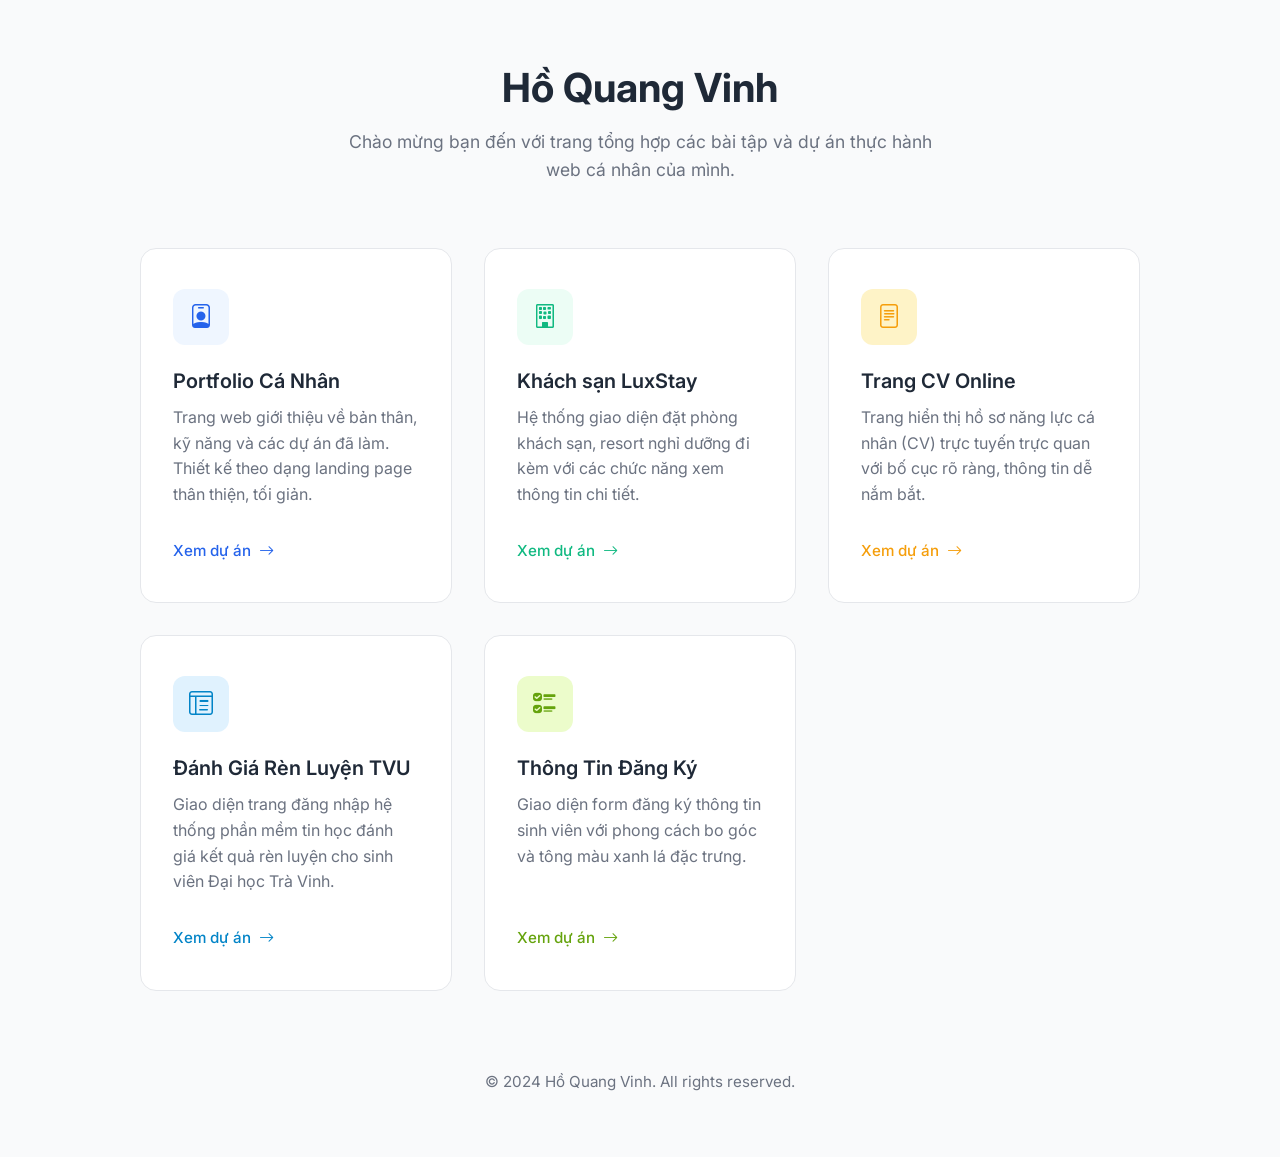
==== commit c8518b99: "Thêm giao diện Đăng nhập TVU và form Đăng ký" ====
--- a/index.html
+++ b/index.html
@@ -1,4 +1,4 @@
-﻿<!DOCTYPE html>
+<!DOCTYPE html>
 <html lang="vi">
 <head>
     <meta charset="UTF-8">
@@ -166,6 +166,22 @@
                 <p>Trang hiển thị hồ sơ năng lực cá nhân (CV) trực tuyến trực quan với bố cục rõ ràng, thông tin dễ nắm bắt.</p>
                 <div class="card-link" style="color: #F59E0B;">Xem dự án <i class="bi bi-arrow-right"></i></div>
             </a>
+
+            <!-- Project 4 -->
+            <a href="Webme/tvu_login.html" class="card-project">
+                <div class="icon-box" style="background-color: #E0F2FE; color: #0284C7;"><i class="bi bi-layout-text-window-reverse"></i></div>
+                <h3>Đánh Giá Rèn Luyện TVU</h3>
+                <p>Giao diện trang đăng nhập hệ thống phần mềm tin học đánh giá kết quả rèn luyện cho sinh viên Đại học Trà Vinh.</p>
+                <div class="card-link" style="color: #0284C7;">Xem dự án <i class="bi bi-arrow-right"></i></div>
+            </a>
+
+            <!-- Project 5 -->
+            <a href="Webme/register.html" class="card-project">
+                <div class="icon-box" style="background-color: #ECFCCB; color: #65A30D;"><i class="bi bi-ui-checks"></i></div>
+                <h3>Thông Tin Đăng Ký</h3>
+                <p>Giao diện form đăng ký thông tin sinh viên với phong cách bo góc và tông màu xanh lá đặc trưng.</p>
+                <div class="card-link" style="color: #65A30D;">Xem dự án <i class="bi bi-arrow-right"></i></div>
+            </a>
         </div>
 
         <footer class="footer">
